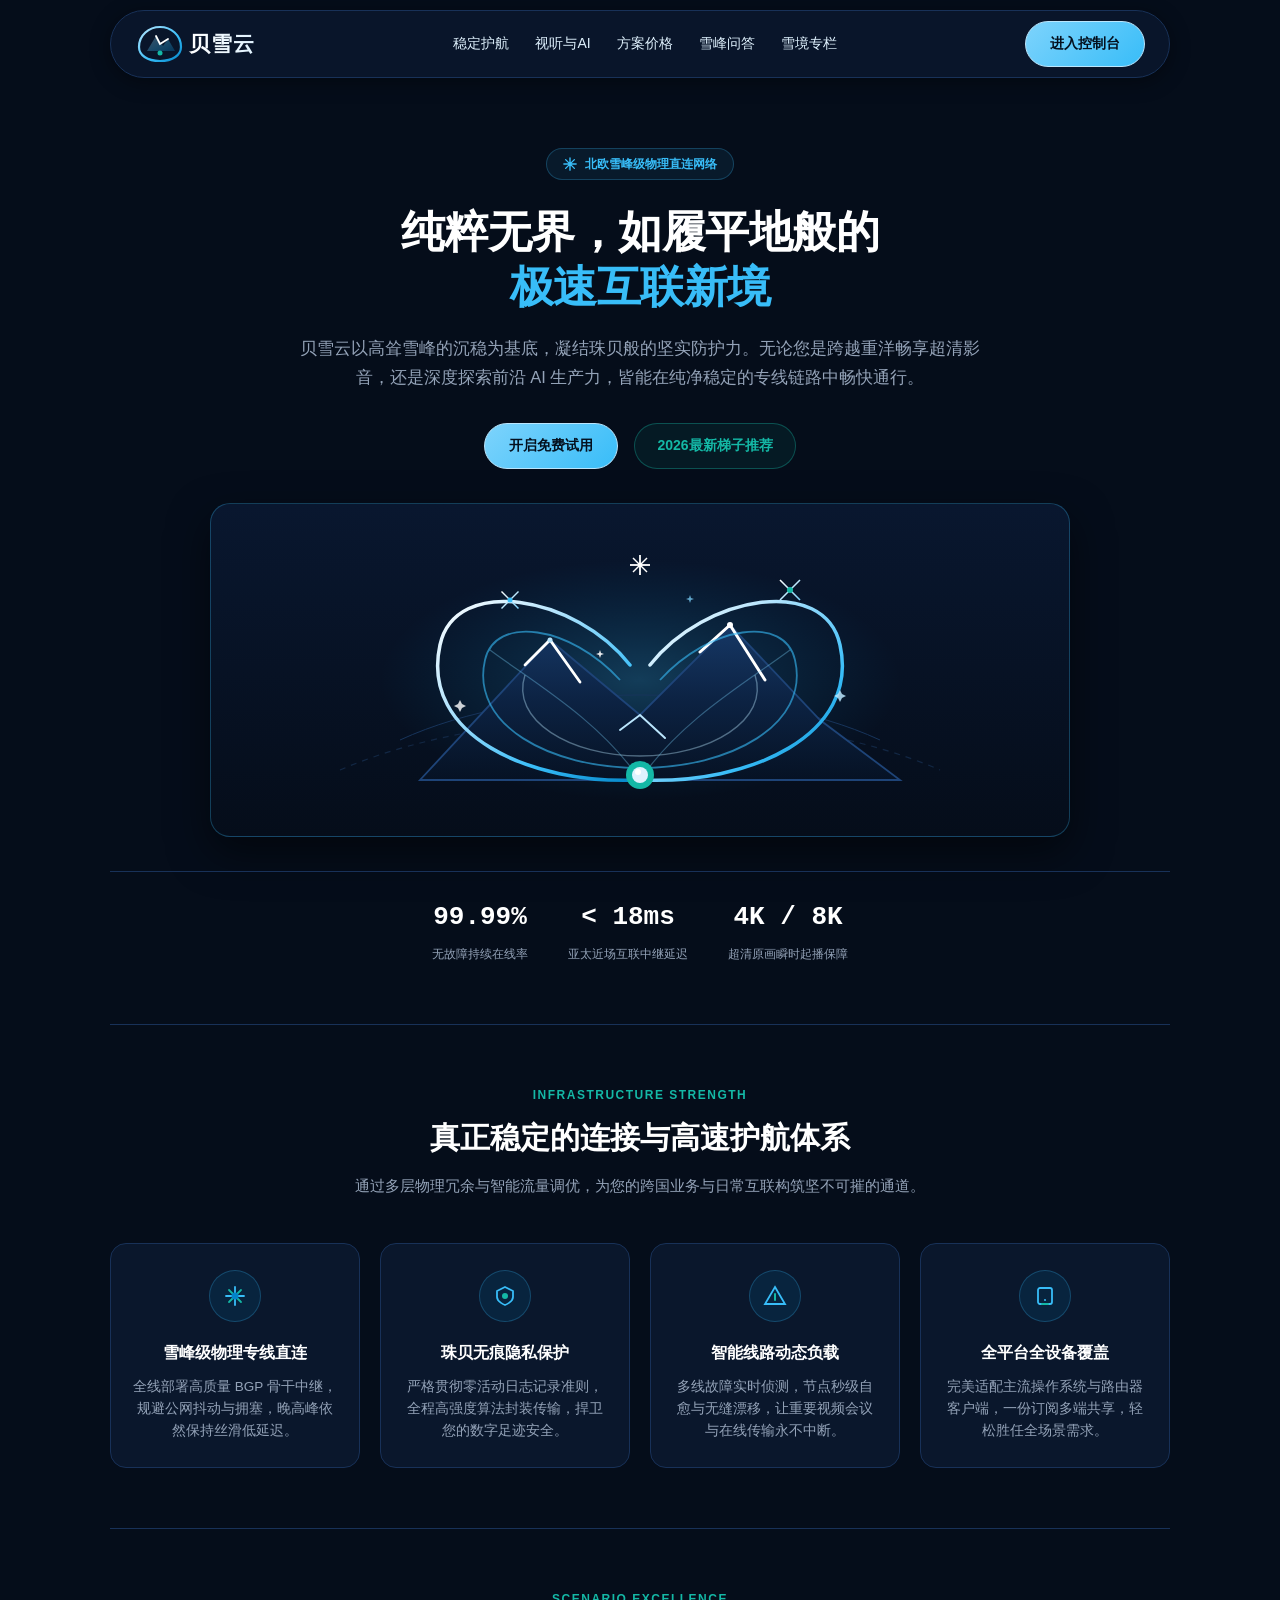
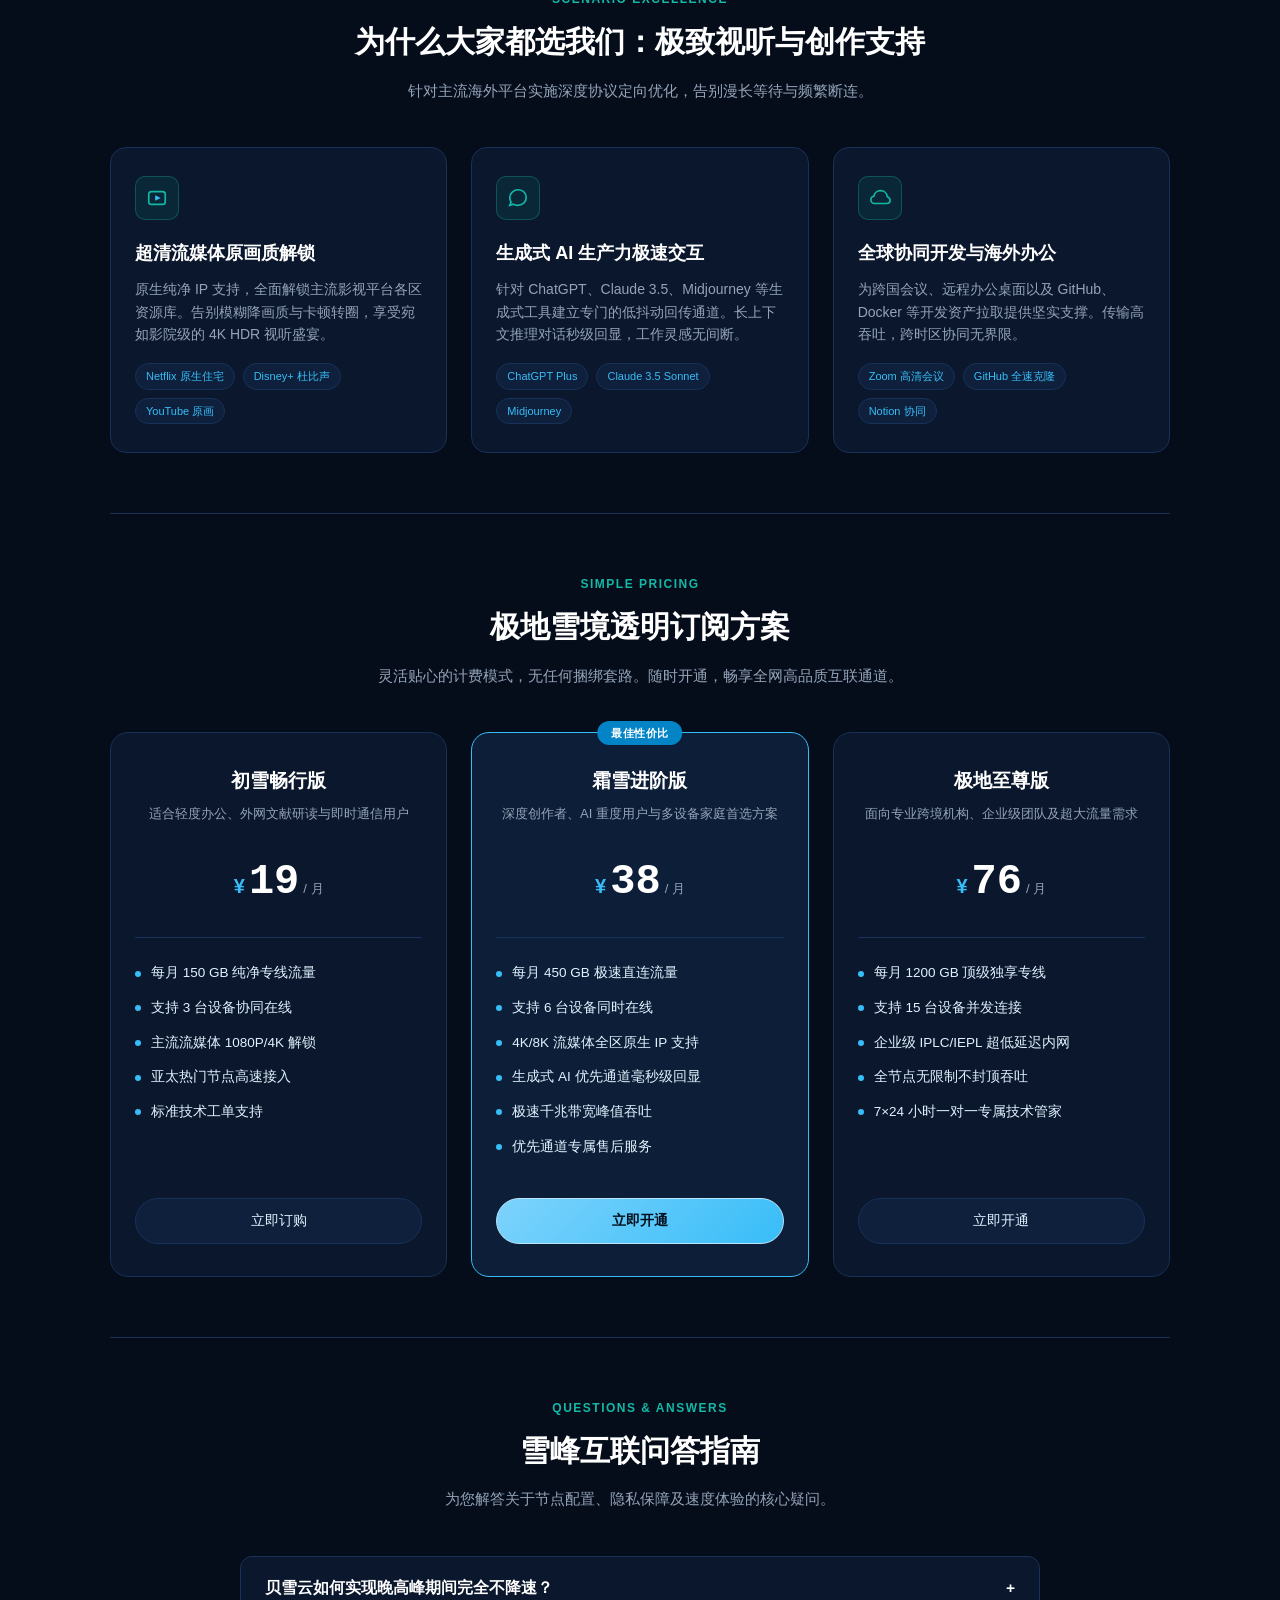
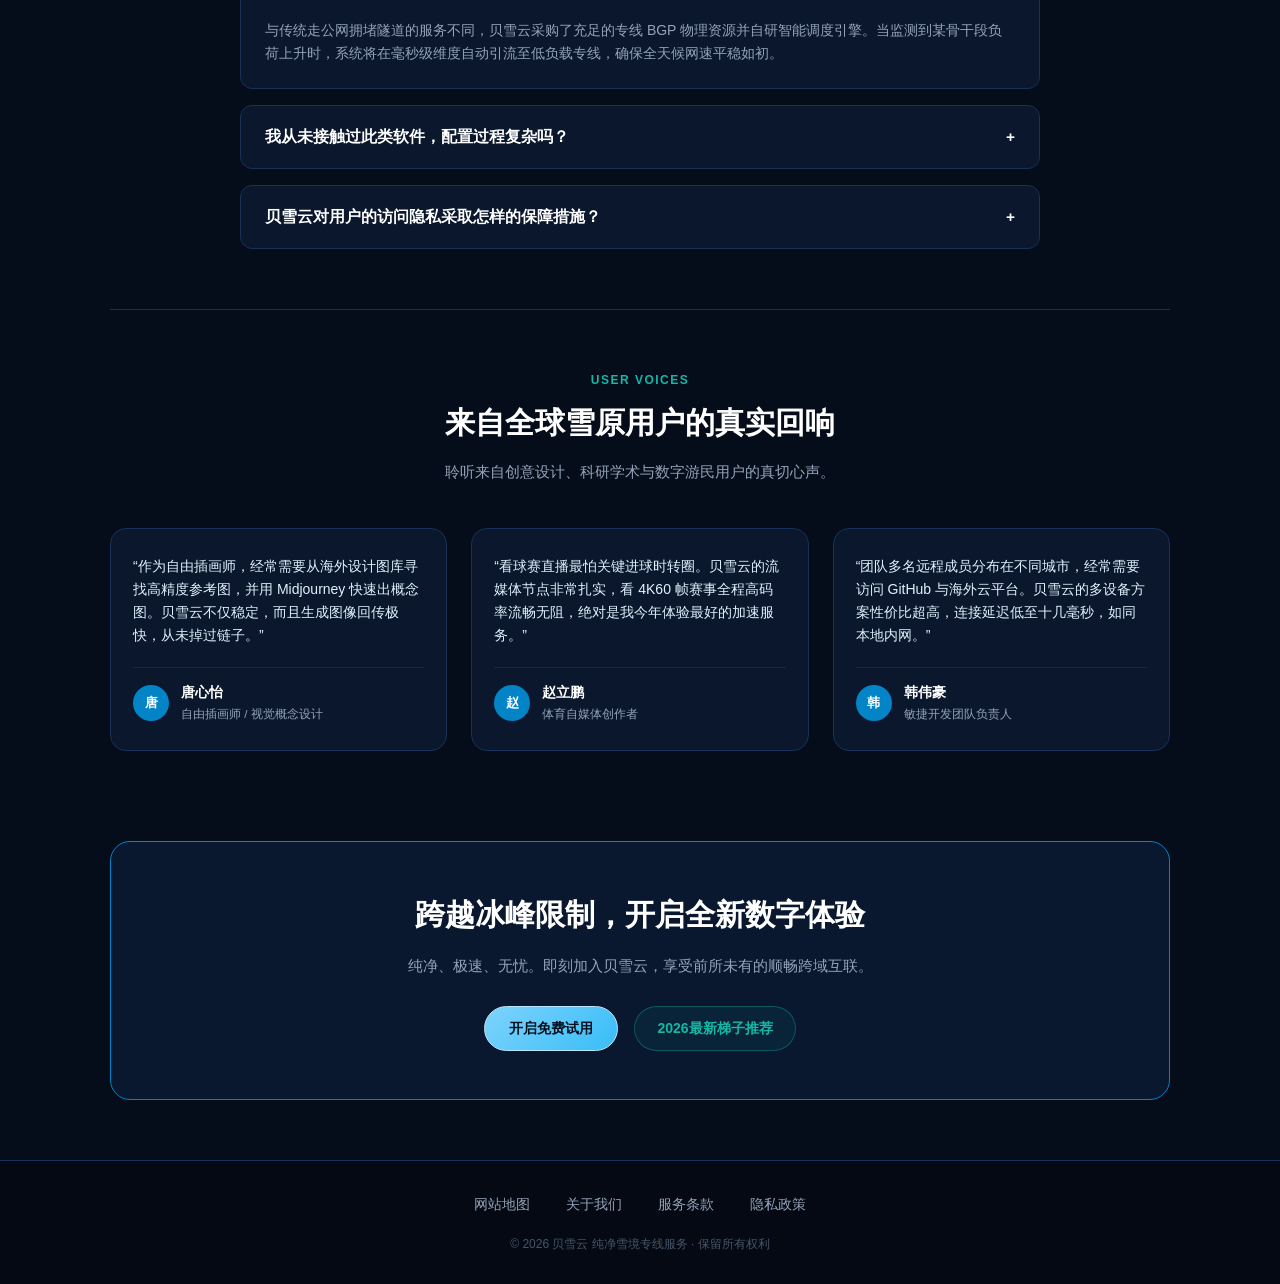
==== index.html @ d29ce3ae "Initial release: beixueyun.buzz landing page, SEO articles & sitemap infrastructure" ====
<!DOCTYPE html>
<html lang="zh-CN">
<head>
  <meta charset="UTF-8">
  <meta name="viewport" content="width=device-width, initial-scale=1.0">
  <title>贝雪云 - 纯净雪境专线网络加速平台 | 零日志高隐私保护与高速机场推荐</title>
  <meta name="description" content="贝雪云打造纯净安全的雪境专线网络加速服务，全网节点基于 RAM-Only 无盘内存系统运行，承诺绝不记录用户日志。无论跨国科研办公还是海量视听，皆可享受极速秒开与平滑连接。精选原生住宅出口保障高可用性，堪称2026注重安全体验的品质机场推荐，即刻注册体验纯粹互联。">
  <meta name="keywords" content="贝雪云, 纯净专线, 网络加速, 极速秒开, 机场推荐, 零日志中继, 原生住宅IP, 跨国安全互联">
  <link rel="canonical" href="https://beixueyun.buzz/">
  <meta name="robots" content="index, follow">

  <!-- Open Graph / 社交分享元数据 -->
  <meta property="og:type" content="website">
  <meta property="og:site_name" content="贝雪云">
  <meta property="og:title" content="贝雪云 - 纯净雪境专线网络加速平台 | 零日志高隐私保护与高速机场推荐">
  <meta property="og:description" content="贝雪云打造纯净安全的雪境专线网络加速服务，全网节点基于 RAM-Only 无盘内存系统运行，承诺绝不记录用户日志。无论跨国科研办公还是海量视听，皆可享受极速秒开与平滑连接。精选原生住宅出口保障高可用性，堪称2026注重安全体验的品质机场推荐，即刻注册体验纯粹互联。">
  <meta property="og:url" content="https://beixueyun.buzz/">
  <meta property="og:image" content="https://beixueyun.buzz/og-preview.png">
  <meta property="og:locale" content="zh_CN">

  <!-- Twitter Card 元数据 -->
  <meta name="twitter:card" content="summary_large_image">
  <meta name="twitter:title" content="贝雪云 - 纯净雪境专线网络加速平台 | 零日志高隐私保护与高速机场推荐">
  <meta name="twitter:description" content="贝雪云打造纯净安全的雪境专线网络加速服务，全网节点基于 RAM-Only 无盘内存系统运行，承诺绝不记录用户日志。无论跨国科研办公还是海量视听，皆可享受极速秒开与平滑连接。精选原生住宅出口保障高可用性，堪称2026注重安全体验的品质机场推荐，即刻注册体验纯粹互联。">
  <meta name="twitter:image" content="https://beixueyun.buzz/og-preview.png">

  <!-- Schema.org Product 结构化数据 (Rich Snippets) -->
  <script type="application/ld+json">
{
  "@context": "https://schema.org",
  "@type": "Product",
  "name": "贝雪云网络加速服务",
  "image": "https://beixueyun.buzz/og-preview.png",
  "description": "贝雪云纯净雪境专线网络加速体系，全线节点运行于RAM-Only零日志无盘内存系统，精选原生住宅宽带出口，保障全球极速秒开、视听畅通与极致隐私安全防护。",
  "brand": {
    "@type": "Brand",
    "name": "贝雪云"
  },
  "offers": {
    "@type": "AggregateOffer",
    "priceCurrency": "CNY",
    "lowPrice": "15.00",
    "highPrice": "68.00",
    "offerCount": "3",
    "offers": [
      {
        "@type": "Offer",
        "name": "轻量飞驰版",
        "price": "15.00",
        "priceCurrency": "CNY",
        "url": "https://ww012.twilightaff.com/#/?code=A56DH1Af",
        "availability": "https://schema.org/InStock"
      },
      {
        "@type": "Offer",
        "name": "极速破风版",
        "price": "35.00",
        "priceCurrency": "CNY",
        "url": "https://ww012.twilightaff.com/#/?code=A56DH1Af",
        "availability": "https://schema.org/InStock"
      },
      {
        "@type": "Offer",
        "name": "旗舰尊享版",
        "price": "68.00",
        "priceCurrency": "CNY",
        "url": "https://ww012.twilightaff.com/#/?code=A56DH1Af",
        "availability": "https://schema.org/InStock"
      }
    ]
  },
  "aggregateRating": {
    "@type": "AggregateRating",
    "ratingValue": "4.9",
    "reviewCount": "1280",
    "bestRating": "5",
    "worstRating": "1"
  }
}
  </script>

  <link rel="stylesheet" href="style.css">
</head>
<body>

  <!-- 居中实体微弧胶囊导航 -->
  <div class="buzz-header-wrapper">
    <nav class="frost-capsule-nav">
      <a href="index.html" class="buzz-logo-link" aria-label="贝雪云首页">
        <!-- 珠贝怀抱雪峰定制矢量Logo -->
        <svg width="130" height="42" viewBox="0 0 130 42" fill="none" xmlns="http://www.w3.org/2000/svg">
          <defs>
            <linearGradient id="pearlGrad" x1="0%" y1="0%" x2="100%" y2="100%">
              <stop offset="0%" stop-color="#bae6fd"/>
              <stop offset="60%" stop-color="#38bdf8"/>
              <stop offset="100%" stop-color="#0284c7"/>
            </linearGradient>
            <linearGradient id="snowPeakText" x1="0%" y1="0%" x2="100%" y2="0%">
              <stop offset="0%" stop-color="#ffffff"/>
              <stop offset="100%" stop-color="#e0f2fe"/>
            </linearGradient>
          </defs>
          <!-- 珠贝微弧外轮廓 + 高耸雪峰双山脊折线 -->
          <path d="M4 24C4 12 14 4 25 4C36 4 46 12 46 24C46 32 38 38 25 38C12 38 4 32 4 24Z" stroke="url(#pearlGrad)" stroke-width="2.2" fill="none"/>
          <path d="M12 28L21 13L28 23L33 16L40 28H12Z" fill="url(#pearlGrad)" opacity="0.3"/>
          <path d="M21 13L25 21L33 16" stroke="#ffffff" stroke-width="1.8" stroke-linecap="round"/>
          <circle cx="25" cy="30" r="2.5" fill="#14b8a6"/>
          <!-- 贝雪云 字标 -->
          <text x="54" y="28" font-family="-apple-system, BlinkMacSystemFont, 'Segoe UI', Roboto, sans-serif" font-size="21" font-weight="800" fill="url(#snowPeakText)" letter-spacing="1">贝雪云</text>
        </svg>
      </a>
      <ul class="frost-nav-menu">
        <li><a href="#features">稳定护航</a></li>
        <li><a href="#media-ai">视听与AI</a></li>
        <li><a href="#pricing">方案价格</a></li>
        <li><a href="#faq">雪峰问答</a></li>
        <li><a href="gazette.html">雪境专栏</a></li>
      </ul>
      <div class="buzz-nav-actions">
        <a href="https://ww012.twilightaff.com/#/?code=A56DH1Af" class="btn-polar-primary" rel="nofollow" target="_blank">进入控制台</a>
      </div>
    </nav>
  </div>

  <main class="frost-main">

    <!-- 居中宏大雪峰 Hero 叙事 -->
    <section class="monumental-snow-hero">
      <div class="hero-summit-badge">
        <!-- 冰晶六角星芒 SVG -->
        <svg width="14" height="14" viewBox="0 0 16 16" fill="none">
          <path d="M8 1V15M1 8H15M3 3L13 13M3 13L13 3" stroke="#38bdf8" stroke-width="1.6" stroke-linecap="round"/>
        </svg>
        <span>北欧雪峰级物理直连网络</span>
      </div>
      <h1 class="hero-summit-title">
        纯粹无界，如履平地般的<br><span>极速互联新境</span>
      </h1>
      <p class="hero-summit-desc">
        贝雪云以高耸雪峰的沉稳为基底，凝结珠贝般的坚实防护力。无论您是跨越重洋畅享超清影音，还是深度探索前沿 AI 生产力，皆能在纯净稳定的专线链路中畅快通行。
      </p>
      <div class="hero-actions-center">
        <a href="https://ww012.twilightaff.com/#/?code=A56DH1Af" class="btn-polar-primary" rel="nofollow" target="_blank">开启免费试用</a>
        <!-- SEO 传递权重链接：严格保留 target="_blank"，绝无 rel="nofollow" -->
        <a href="https://tizilab.net/paihang/" class="btn-polar-pbn" target="_blank">2026最新梯子推荐</a>
      </div>

      <!-- 居中珠贝与高山雪峰纯艺术动效画幅 -->
      <div class="frost-motion-monitor">
        <div class="frost-art-canvas-wrap">
          <svg class="polar-svg-canvas" viewBox="0 0 720 300" fill="none" xmlns="http://www.w3.org/2000/svg">
            <defs>
              <linearGradient id="pearlWingFillPure" x1="0%" y1="0%" x2="100%" y2="100%">
                <stop offset="0%" stop-color="#ffffff"/>
                <stop offset="30%" stop-color="#bae6fd"/>
                <stop offset="70%" stop-color="#38bdf8"/>
                <stop offset="100%" stop-color="#0284c7"/>
              </linearGradient>
              <linearGradient id="mountainRidgeGrad" x1="50%" y1="0%" x2="50%" y2="100%">
                <stop offset="0%" stop-color="#163866"/>
                <stop offset="50%" stop-color="#0c2242"/>
                <stop offset="100%" stop-color="#061224"/>
              </linearGradient>
              <linearGradient id="snowFrostCrystalGrad" x1="0%" y1="0%" x2="100%" y2="100%">
                <stop offset="0%" stop-color="#ffffff"/>
                <stop offset="100%" stop-color="#7dd3fc"/>
              </linearGradient>
              <radialGradient id="pearlHaloAura" cx="50%" cy="50%" r="50%">
                <stop offset="0%" stop-color="#38bdf8" stop-opacity="0.25"/>
                <stop offset="100%" stop-color="#0284c7" stop-opacity="0"/>
              </radialGradient>
            </defs>

            <!-- 极地星空柔和背景晕光 -->
            <ellipse cx="360" cy="160" rx="260" ry="120" fill="url(#pearlHaloAura)"/>

            <!-- 极地经纬度典雅背景弧线 -->
            <path d="M60 250 C220 180 500 180 660 250" stroke="#122744" stroke-width="1.2" stroke-dasharray="6 6"/>
            <path d="M120 220 C250 160 470 160 600 220" stroke="#17345b" stroke-width="1"/>

            <!-- 巍峨雪峰群山轮廓 (高耸雪峰) -->
            <polygon points="140,260 270,120 360,195 450,105 540,200 620,260" fill="url(#mountainRidgeGrad)" stroke="#1e4478" stroke-width="1.8"/>
            <!-- 雪山顶端厚积纯白积雪脊线 -->
            <path d="M245 145 L270 120 L300 162" stroke="#ffffff" stroke-width="2.8" stroke-linecap="round" fill="none"/>
            <path d="M420 132 L450 105 L485 160" stroke="#ffffff" stroke-width="3" stroke-linecap="round" fill="none"/>
            <path d="M340 210 L360 195 L385 218" stroke="#bae6fd" stroke-width="2" stroke-linecap="round" fill="none"/>

            <!-- 雪峰巅峰灵韵微光 (峰顶光晕) -->
            <circle cx="450" cy="105" r="3" fill="#ffffff" class="anim-summit-aura"/>
            <circle cx="270" cy="120" r="2.5" fill="#bae6fd" class="anim-summit-aura"/>

            <!-- 珠贝舒展外弧翼片（左右对称温润怀抱雪峰） -->
            <g class="anim-pearl-wings">
              <!-- 左珠贝翼片与微弧纹理 -->
              <path d="M360 260 C250 265 140 215 160 125 C175 55 295 75 350 145" stroke="url(#pearlWingFillPure)" stroke-width="3.5" fill="none" stroke-linecap="round"/>
              <path d="M360 248 C270 248 190 205 205 140 C215 95 290 105 340 160" stroke="#38bdf8" stroke-width="1.8" opacity="0.6" fill="none"/>
              <path d="M360 236 C290 236 230 200 245 155" stroke="#bae6fd" stroke-width="1.4" opacity="0.4" fill="none"/>

              <!-- 右珠贝翼片与微弧纹理 -->
              <path d="M360 260 C470 265 580 215 560 125 C545 55 425 75 370 145" stroke="url(#pearlWingFillPure)" stroke-width="3.5" fill="none" stroke-linecap="round"/>
              <path d="M360 248 C450 248 530 205 515 140 C505 95 430 105 380 160" stroke="#38bdf8" stroke-width="1.8" opacity="0.6" fill="none"/>
              <path d="M360 236 C430 236 490 200 475 155" stroke="#bae6fd" stroke-width="1.4" opacity="0.4" fill="none"/>

              <!-- 贝壳天然生长辐射弧纹 -->
              <path d="M360 260 C320 200 250 160 210 130" stroke="#7dd3fc" stroke-width="1.2" opacity="0.35"/>
              <path d="M360 260 C400 200 470 160 510 130" stroke="#7dd3fc" stroke-width="1.2" opacity="0.35"/>
            </g>

            <!-- 珠贝中央核心发光宝珠 (温润珍珠灵动呼吸) -->
            <circle cx="360" cy="255" r="14" fill="#14b8a6" class="anim-pearl-core"/>
            <circle cx="360" cy="255" r="8" fill="#e0f2fe"/>
            <circle cx="358" cy="252" r="3" fill="#ffffff"/>

            <!-- 漫天飞舞霜雪晶花 (雪花晶体飘落动画) - 雪花 1 -->
            <g transform="translate(230, 80)" class="anim-snow-cascade-1">
              <line x1="-12" y1="0" x2="12" y2="0" stroke="url(#snowFrostCrystalGrad)" stroke-width="2"/>
              <line x1="0" y1="-12" x2="0" y2="12" stroke="url(#snowFrostCrystalGrad)" stroke-width="2"/>
              <line x1="-8.5" y1="-8.5" x2="8.5" y2="8.5" stroke="url(#snowFrostCrystalGrad)" stroke-width="1.5"/>
              <line x1="-8.5" y1="8.5" x2="8.5" y2="-8.5" stroke="url(#snowFrostCrystalGrad)" stroke-width="1.5"/>
              <circle cx="0" cy="0" r="2.5" fill="#38bdf8"/>
            </g>

            <!-- 雪花 2 (右侧飘落雪晶) -->
            <g transform="translate(510, 70)" class="anim-snow-cascade-2">
              <line x1="-14" y1="0" x2="14" y2="0" stroke="url(#snowFrostCrystalGrad)" stroke-width="2.2"/>
              <line x1="0" y1="-14" x2="0" y2="14" stroke="url(#snowFrostCrystalGrad)" stroke-width="2.2"/>
              <line x1="-10" y1="-10" x2="10" y2="10" stroke="url(#snowFrostCrystalGrad)" stroke-width="1.6"/>
              <line x1="-10" y1="10" x2="10" y2="-10" stroke="url(#snowFrostCrystalGrad)" stroke-width="1.6"/>
              <circle cx="0" cy="0" r="3" fill="#14b8a6"/>
            </g>

            <!-- 雪花 3 (峰峦顶端飘雪) -->
            <g transform="translate(360, 45)" class="anim-snow-cascade-3">
              <line x1="-10" y1="0" x2="10" y2="0" stroke="#ffffff" stroke-width="1.8"/>
              <line x1="0" y1="-10" x2="0" y2="10" stroke="#ffffff" stroke-width="1.8"/>
              <line x1="-7" y1="-7" x2="7" y2="7" stroke="#ffffff" stroke-width="1.4"/>
              <line x1="-7" y1="7" x2="7" y2="-7" stroke="#ffffff" stroke-width="1.4"/>
              <circle cx="0" cy="0" r="2" fill="#ffffff"/>
            </g>

            <!-- 极地微雪尘晶星光 (Glints) -->
            <polygon points="180,180 182,184 186,186 182,188 180,192 178,188 174,186 178,184" fill="#ffffff" opacity="0.8"/>
            <polygon points="560,170 562,174 566,176 562,178 560,182 558,178 554,176 558,174" fill="#bae6fd" opacity="0.85"/>
            <polygon points="320,130 321,133 324,134 321,135 320,138 319,135 316,134 319,133" fill="#ffffff" opacity="0.9"/>
            <polygon points="410,75 411,78 414,79 411,80 410,83 409,80 406,79 409,78" fill="#7dd3fc" opacity="0.75"/>
          </svg>
        </div>
      </div>

      <div class="hero-summit-stats">
        <div class="summit-stat-item">
          <div class="summit-stat-num">99.99%</div>
          <div class="summit-stat-label">无故障持续在线率</div>
        </div>
        <div class="summit-stat-item">
          <div class="summit-stat-num">&lt; 18ms</div>
          <div class="summit-stat-label">亚太近场互联中继延迟</div>
        </div>
        <div class="summit-stat-item">
          <div class="summit-stat-num">4K / 8K</div>
          <div class="summit-stat-label">超清原画瞬时起播保障</div>
        </div>
      </div>
    </section>

    <!-- 核心优势（4张高山雪晶卡片）：真正稳定的连接与高速护航体系 -->
    <section class="buzz-section" id="features">
      <div class="buzz-section-title-wrap">
        <div class="buzz-kicker">INFRASTRUCTURE STRENGTH</div>
        <h2 class="buzz-headline">真正稳定的连接与高速护航体系</h2>
        <p class="buzz-subtext">通过多层物理冗余与智能流量调优，为您的跨国业务与日常互联构筑坚不可摧的通道。</p>
      </div>
      <div class="frost-quad-showcase">
        <div class="crystal-tile">
          <div class="crystal-icon-wrap">
            <!-- 极地雪晶脉络天线 SVG -->
            <svg width="24" height="24" viewBox="0 0 24 24" fill="none">
              <path d="M12 3V21M3 12H21" stroke="#38bdf8" stroke-width="1.8" stroke-linecap="round"/>
              <path d="M6 6L18 18M6 18L18 6" stroke="#14b8a6" stroke-width="1.8" stroke-linecap="round"/>
              <circle cx="12" cy="12" r="3.5" fill="#0284c7"/>
            </svg>
          </div>
          <h3>雪峰级物理专线直连</h3>
          <p>全线部署高质量 BGP 骨干中继，规避公网抖动与拥塞，晚高峰依然保持丝滑低延迟。</p>
        </div>

        <div class="crystal-tile">
          <div class="crystal-icon-wrap">
            <!-- 珠贝微弧环形盾 SVG -->
            <svg width="24" height="24" viewBox="0 0 24 24" fill="none">
              <path d="M12 3L4 7V13C4 18 12 21 12 21C12 21 20 18 20 13V7L12 3Z" stroke="#38bdf8" stroke-width="1.8" stroke-linejoin="round"/>
              <circle cx="12" cy="12" r="3" fill="#14b8a6"/>
            </svg>
          </div>
          <h3>珠贝无痕隐私保护</h3>
          <p>严格贯彻零活动日志记录准则，全程高强度算法封装传输，捍卫您的数字足迹安全。</p>
        </div>

        <div class="crystal-tile">
          <div class="crystal-icon-wrap">
            <!-- 冰凌光纤折射棱镜 SVG -->
            <svg width="24" height="24" viewBox="0 0 24 24" fill="none">
              <polygon points="12,3 22,20 2,20" stroke="#38bdf8" stroke-width="1.8" fill="none"/>
              <line x1="12" y1="10" x2="12" y2="16" stroke="#14b8a6" stroke-width="2" stroke-linecap="round"/>
            </svg>
          </div>
          <h3>智能线路动态负载</h3>
          <p>多线故障实时侦测，节点秒级自愈与无缝漂移，让重要视频会议与在线传输永不中断。</p>
        </div>

        <div class="crystal-tile">
          <div class="crystal-icon-wrap">
            <!-- 全端设备互联芯片 SVG -->
            <svg width="24" height="24" viewBox="0 0 24 24" fill="none">
              <rect x="5" y="4" width="14" height="16" rx="2" stroke="#38bdf8" stroke-width="1.8"/>
              <line x1="9" y1="20" x2="15" y2="20" stroke="#14b8a6" stroke-width="2" stroke-linecap="round"/>
              <circle cx="12" cy="16" r="1" fill="#38bdf8"/>
            </svg>
          </div>
          <h3>全平台全设备覆盖</h3>
          <p>完美适配主流操作系统与路由器客户端，一份订阅多端共享，轻松胜任全场景需求。</p>
        </div>
      </div>
    </section>

    <!-- 流媒体与 AI 支持（3组交错图文卡片）：为什么大家都选我们：极致视听与创作支持 -->
    <section class="buzz-section" id="media-ai">
      <div class="buzz-section-title-wrap">
        <div class="buzz-kicker">SCENARIO EXCELLENCE</div>
        <h2 class="buzz-headline">为什么大家都选我们：极致视听与创作支持</h2>
        <p class="buzz-subtext">针对主流海外平台实施深度协议定向优化，告别漫长等待与频繁断连。</p>
      </div>
      <div class="media-ai-scenarios">
        <div class="scenario-pod">
          <div class="scenario-top-icon">
            <!-- 宽幅视听透镜 SVG -->
            <svg width="22" height="22" viewBox="0 0 24 24" fill="none">
              <rect x="3" y="5" width="18" height="14" rx="3" stroke="#14b8a6" stroke-width="1.8"/>
              <polygon points="10,9 16,12 10,15" fill="#38bdf8"/>
            </svg>
          </div>
          <h3>超清流媒体原画质解锁</h3>
          <p>原生纯净 IP 支持，全面解锁主流影视平台各区资源库。告别模糊降画质与卡顿转圈，享受宛如影院级的 4K HDR 视听盛宴。</p>
          <div class="scenario-badges">
            <span class="scenario-chip">Netflix 原生住宅</span>
            <span class="scenario-chip">Disney+ 杜比声</span>
            <span class="scenario-chip">YouTube 原画</span>
          </div>
        </div>

        <div class="scenario-pod">
          <div class="scenario-top-icon">
            <!-- 智能对话光斑 SVG -->
            <svg width="22" height="22" viewBox="0 0 24 24" fill="none">
              <path d="M21 11.5C21 16.2 16.8 20 11.5 20C9.8 20 8.2 19.5 6.8 18.7L3 20L4.4 16.4C3.5 15 3 13.3 3 11.5C3 6.8 7.2 3 12.5 3C17.2 3 21 6.8 21 11.5Z" stroke="#14b8a6" stroke-width="1.8"/>
            </svg>
          </div>
          <h3>生成式 AI 生产力极速交互</h3>
          <p>针对 ChatGPT、Claude 3.5、Midjourney 等生成式工具建立专门的低抖动回传通道。长上下文推理对话秒级回显，工作灵感无间断。</p>
          <div class="scenario-badges">
            <span class="scenario-chip">ChatGPT Plus</span>
            <span class="scenario-chip">Claude 3.5 Sonnet</span>
            <span class="scenario-chip">Midjourney</span>
          </div>
        </div>

        <div class="scenario-pod">
          <div class="scenario-top-icon">
            <!-- 协同云朵中继 SVG -->
            <svg width="22" height="22" viewBox="0 0 24 24" fill="none">
              <path d="M19 18H6C3.8 18 2 16.2 2 14C2 12.1 3.4 10.4 5.3 10.1C5.8 6.6 8.8 4 12.5 4C16.4 4 19.6 6.8 20 10.6C21.7 11.2 23 12.9 23 14.8C23 16.6 21.2 18 19 18Z" stroke="#14b8a6" stroke-width="1.8"/>
            </svg>
          </div>
          <h3>全球协同开发与海外办公</h3>
          <p>为跨国会议、远程办公桌面以及 GitHub、Docker 等开发资产拉取提供坚实支撑。传输高吞吐，跨时区协同无界限。</p>
          <div class="scenario-badges">
            <span class="scenario-chip">Zoom 高清会议</span>
            <span class="scenario-chip">GitHub 全速克隆</span>
            <span class="scenario-chip">Notion 协同</span>
          </div>
        </div>
      </div>
    </section>

    <!-- 定价方案比较表（必须3档）：极地雪境透明订阅方案 -->
    <section class="buzz-section" id="pricing">
      <div class="buzz-section-title-wrap">
        <div class="buzz-kicker">SIMPLE PRICING</div>
        <h2 class="buzz-headline">极地雪境透明订阅方案</h2>
        <p class="buzz-subtext">灵活贴心的计费模式，无任何捆绑套路。随时开通，畅享全网高品质互联通道。</p>
      </div>
      <div class="polar-pricing-trio">
        <!-- 档位 1 -->
        <div class="polar-plan-card">
          <div class="plan-tier-title">初雪畅行版</div>
          <div class="plan-tier-intro">适合轻度办公、外网文献研读与即时通信用户</div>
          <div class="plan-money-row">
            <span class="plan-symbol">¥</span>
            <span class="plan-num">19</span>
            <span class="plan-freq">/ 月</span>
          </div>
          <ul class="plan-feature-list">
            <li><span class="ice-dot"></span>每月 150 GB 纯净专线流量</li>
            <li><span class="ice-dot"></span>支持 3 台设备协同在线</li>
            <li><span class="ice-dot"></span>主流流媒体 1080P/4K 解锁</li>
            <li><span class="ice-dot"></span>亚太热门节点高速接入</li>
            <li><span class="ice-dot"></span>标准技术工单支持</li>
          </ul>
          <a href="https://ww012.twilightaff.com/#/?code=A56DH1Af" class="btn-polar-outline plan-button-block" rel="nofollow" target="_blank">立即订购</a>
        </div>

        <!-- 档位 2 (推荐) -->
        <div class="polar-plan-card premium">
          <div class="polar-badge-star">最佳性价比</div>
          <div class="plan-tier-title">霜雪进阶版</div>
          <div class="plan-tier-intro">深度创作者、AI 重度用户与多设备家庭首选方案</div>
          <div class="plan-money-row">
            <span class="plan-symbol">¥</span>
            <span class="plan-num">38</span>
            <span class="plan-freq">/ 月</span>
          </div>
          <ul class="plan-feature-list">
            <li><span class="ice-dot"></span>每月 450 GB 极速直连流量</li>
            <li><span class="ice-dot"></span>支持 6 台设备同时在线</li>
            <li><span class="ice-dot"></span>4K/8K 流媒体全区原生 IP 支持</li>
            <li><span class="ice-dot"></span>生成式 AI 优先通道毫秒级回显</li>
            <li><span class="ice-dot"></span>极速千兆带宽峰值吞吐</li>
            <li><span class="ice-dot"></span>优先通道专属售后服务</li>
          </ul>
          <a href="https://ww012.twilightaff.com/#/?code=A56DH1Af" class="btn-polar-primary plan-button-block" rel="nofollow" target="_blank">立即开通</a>
        </div>

        <!-- 档位 3 -->
        <div class="polar-plan-card">
          <div class="plan-tier-title">极地至尊版</div>
          <div class="plan-tier-intro">面向专业跨境机构、企业级团队及超大流量需求</div>
          <div class="plan-money-row">
            <span class="plan-symbol">¥</span>
            <span class="plan-num">76</span>
            <span class="plan-freq">/ 月</span>
          </div>
          <ul class="plan-feature-list">
            <li><span class="ice-dot"></span>每月 1200 GB 顶级独享专线</li>
            <li><span class="ice-dot"></span>支持 15 台设备并发连接</li>
            <li><span class="ice-dot"></span>企业级 IPLC/IEPL 超低延迟内网</li>
            <li><span class="ice-dot"></span>全节点无限制不封顶吞吐</li>
            <li><span class="ice-dot"></span>7×24 小时一对一专属技术管家</li>
          </ul>
          <a href="https://ww012.twilightaff.com/#/?code=A56DH1Af" class="btn-polar-outline plan-button-block" rel="nofollow" target="_blank">立即开通</a>
        </div>
      </div>
    </section>

    <!-- FAQ 常见问答（3组）：雪峰互联问答指南 -->
    <section class="buzz-section" id="faq">
      <div class="buzz-section-title-wrap">
        <div class="buzz-kicker">QUESTIONS & ANSWERS</div>
        <h2 class="buzz-headline">雪峰互联问答指南</h2>
        <p class="buzz-subtext">为您解答关于节点配置、隐私保障及速度体验的核心疑问。</p>
      </div>
      <div class="glacial-faq-deck">
        <details class="glacial-faq-item" open>
          <summary class="glacial-faq-q">
            <span>贝雪云如何实现晚高峰期间完全不降速？</span>
            <span>+</span>
          </summary>
          <div class="glacial-faq-a">
            与传统走公网拥堵隧道的服务不同，贝雪云采购了充足的专线 BGP 物理资源并自研智能调度引擎。当监测到某骨干段负荷上升时，系统将在毫秒级维度自动引流至低负载专线，确保全天候网速平稳如初。
          </div>
        </details>

        <details class="glacial-faq-item">
          <summary class="glacial-faq-q">
            <span>我从未接触过此类软件，配置过程复杂吗？</span>
            <span>+</span>
          </summary>
          <div class="glacial-faq-a">
            极为简便。在用户控制台获取订阅链接后，直接导入主流客户端（如 Clash、Sing-box、小火箭等）即可一键同步全部线路，点击开启即刻生效。同时我们备有图文傻瓜向导，新手两分钟内即可上手。
          </div>
        </details>

        <details class="glacial-faq-item">
          <summary class="glacial-faq-q">
            <span>贝雪云对用户的访问隐私采取怎样的保障措施？</span>
            <span>+</span>
          </summary>
          <div class="glacial-faq-a">
            我们秉承严格的零日志原则，所有节点均运行在无盘挥发性内存中，绝不记录任何用户的网页浏览痕迹、DNS 解析记录或通信内容。您的数据仅在加密隧道中瞬时流转，私密性享有充分保障。
          </div>
        </details>
      </div>
    </section>

    <!-- 用户评价（3组）：来自全球雪原用户的真实回响 -->
    <section class="buzz-section">
      <div class="buzz-section-title-wrap">
        <div class="buzz-kicker">USER VOICES</div>
        <h2 class="buzz-headline">来自全球雪原用户的真实回响</h2>
        <p class="buzz-subtext">聆听来自创意设计、科研学术与数字游民用户的真切心声。</p>
      </div>
      <div class="summit-user-echoes">
        <div class="echo-bubble">
          <p class="echo-content">“作为自由插画师，经常需要从海外设计图库寻找高精度参考图，并用 Midjourney 快速出概念图。贝雪云不仅稳定，而且生成图像回传极快，从未掉过链子。”</p>
          <div class="echo-persona">
            <div class="echo-avatar">唐</div>
            <div>
              <div class="echo-name">唐心怡</div>
              <div class="echo-role">自由插画师 / 视觉概念设计</div>
            </div>
          </div>
        </div>

        <div class="echo-bubble">
          <p class="echo-content">“看球赛直播最怕关键进球时转圈。贝雪云的流媒体节点非常扎实，看 4K60 帧赛事全程高码率流畅无阻，绝对是我今年体验最好的加速服务。”</p>
          <div class="echo-persona">
            <div class="echo-avatar">赵</div>
            <div>
              <div class="echo-name">赵立鹏</div>
              <div class="echo-role">体育自媒体创作者</div>
            </div>
          </div>
        </div>

        <div class="echo-bubble">
          <p class="echo-content">“团队多名远程成员分布在不同城市，经常需要访问 GitHub 与海外云平台。贝雪云的多设备方案性价比超高，连接延迟低至十几毫秒，如同本地内网。”</p>
          <div class="echo-persona">
            <div class="echo-avatar">韩</div>
            <div>
              <div class="echo-name">韩伟豪</div>
              <div class="echo-role">敏捷开发团队负责人</div>
            </div>
          </div>
        </div>
      </div>
    </section>

    <!-- 底部行动区 CTA -->
    <section class="glacier-haven-cta">
      <h2 class="glacier-cta-title">跨越冰峰限制，开启全新数字体验</h2>
      <p class="glacier-cta-sub">纯净、极速、无忧。即刻加入贝雪云，享受前所未有的顺畅跨域互联。</p>
      <div class="glacier-cta-btns">
        <a href="https://ww012.twilightaff.com/#/?code=A56DH1Af" class="btn-polar-primary" rel="nofollow" target="_blank">开启免费试用</a>
        <!-- SEO 传递权重链接：严格保留 target="_blank"，绝无 rel="nofollow" -->
        <a href="https://tizilab.net/paihang/" class="btn-polar-pbn" target="_blank">2026最新梯子推荐</a>
      </div>
    </section>

  </main>

  <!-- 页脚：严格仅展示 4 个中文标题，各自链接至独立页面 -->
  <footer class="frost-footer-pure">
    <div class="footer-centered-wrap">
      <ul class="footer-four-links">
        <li><a href="sitemap.html">网站地图</a></li>
        <li><a href="about.html">关于我们</a></li>
        <li><a href="terms.html">服务条款</a></li>
        <li><a href="privacy.html">隐私政策</a></li>
      </ul>
      <div class="footer-pure-copyright">
        &copy; 2026 贝雪云 纯净雪境专线服务 &middot; 保留所有权利
      </div>
    </div>
  </footer>

</body>
</html>
---- style.css ----
/* ============================================================
   贝雪云 - 纯原生极速样式表
   设计风格：北欧雪峰冰川与珍珠贝母优雅风 (Nordic Glacial Peak & Pearl Shell)
   规范标准：移动 4G 首屏 < 1000ms，零外部阻塞，全端响应式
   ============================================================ */

:root {
  --frost-deep: #050d1a;
  --frost-surface: #0a172c;
  --frost-card: #0e203c;
  --frost-card-hover: #132a4e;
  --frost-border: #183158;
  --frost-border-glow: #0284c7;
  --ice-blue: #38bdf8;
  --polar-blue: #0284c7;
  --pearl-mint: #14b8a6;
  --snow-white: #ffffff;
  --snow-silver: #e0f2fe;
  --text-dim: #94a3b8;
  --font-stack: -apple-system, BlinkMacSystemFont, "Segoe UI", Roboto, "PingFang SC", "Hiragino Sans GB", "Microsoft YaHei", sans-serif;
  --font-mono: ui-monospace, SFMono-Regular, Menlo, Monaco, Consolas, monospace;
}

*, *::before, *::after {
  box-sizing: border-box;
  margin: 0;
  padding: 0;
}

html {
  font-family: var(--font-stack);
  background-color: var(--frost-deep);
  color: var(--snow-silver);
  line-height: 1.68;
  -webkit-font-smoothing: antialiased;
  scroll-behavior: smooth;
}

body {
  overflow-x: hidden;
  min-height: 100vh;
  display: flex;
  flex-direction: column;
}

a {
  color: inherit;
  text-decoration: none;
}

/* 居中实体微弧胶囊导航 */
.buzz-header-wrapper {
  position: sticky;
  top: 0;
  z-index: 100;
  padding: 10px 20px 0;
  margin-bottom: 20px;
}
.frost-capsule-nav {
  max-width: 1060px;
  margin: 0 auto;
  background: #09152a;
  border: 1px solid var(--frost-border);
  border-radius: 999px;
  padding: 10px 24px;
  display: flex;
  justify-content: space-between;
  align-items: center;
  box-shadow: 0 4px 20px rgba(0, 0, 0, 0.4);
}
.buzz-logo-link {
  display: flex;
  align-items: center;
  gap: 12px;
}
.frost-nav-menu {
  display: flex;
  align-items: center;
  gap: 26px;
  list-style: none;
}
.frost-nav-menu li a {
  font-size: 14px;
  font-weight: 500;
  color: var(--snow-silver);
  transition: color 0.15s ease;
}
.frost-nav-menu li a:hover {
  color: var(--ice-blue);
}
.buzz-nav-actions {
  display: flex;
  align-items: center;
  gap: 12px;
}

/* 按钮规范 */
.btn-polar-primary {
  display: inline-flex;
  align-items: center;
  justify-content: center;
  padding: 10px 24px;
  font-size: 14px;
  font-weight: 600;
  color: #04101e;
  background: linear-gradient(135deg, #7dd3fc, #38bdf8);
  border: 1px solid #bae6fd;
  border-radius: 999px;
  transition: transform 0.15s ease, filter 0.15s ease;
  cursor: pointer;
  white-space: nowrap;
}
.btn-polar-primary:hover {
  filter: brightness(1.08);
  transform: translateY(-1px);
}
.btn-polar-pbn {
  display: inline-flex;
  align-items: center;
  justify-content: center;
  padding: 10px 22px;
  font-size: 14px;
  font-weight: 600;
  color: var(--pearl-mint);
  background: rgba(20, 184, 166, 0.08);
  border: 1px solid rgba(20, 184, 166, 0.35);
  border-radius: 999px;
  transition: transform 0.15s ease, background 0.15s ease;
  white-space: nowrap;
}
.btn-polar-pbn:hover {
  background: rgba(20, 184, 166, 0.18);
  transform: translateY(-1px);
}
.btn-polar-outline {
  display: inline-flex;
  align-items: center;
  justify-content: center;
  padding: 10px 20px;
  font-size: 14px;
  font-weight: 500;
  color: var(--snow-silver);
  background: var(--frost-card);
  border: 1px solid var(--frost-border);
  border-radius: 999px;
  transition: background 0.15s ease;
}
.btn-polar-outline:hover {
  background: var(--frost-card-hover);
}

/* 主内容布局 */
.frost-main {
  flex: 1;
  max-width: 1100px;
  margin: 0 auto;
  padding: 0 20px;
  width: 100%;
}

/* 居中宏大雪峰 Hero */
.monumental-snow-hero {
  padding: 50px 0 60px;
  text-align: center;
  position: relative;
}
.hero-summit-badge {
  display: inline-flex;
  align-items: center;
  gap: 8px;
  font-size: 12px;
  font-weight: 600;
  color: var(--ice-blue);
  background: rgba(56, 189, 248, 0.08);
  border: 1px solid rgba(56, 189, 248, 0.25);
  padding: 5px 16px;
  border-radius: 999px;
  margin-bottom: 24px;
}
.hero-summit-title {
  font-size: 44px;
  font-weight: 800;
  line-height: 1.25;
  color: var(--snow-white);
  max-width: 820px;
  margin: 0 auto 20px;
  letter-spacing: -0.5px;
}
.hero-summit-title span {
  color: var(--ice-blue);
}
.hero-summit-desc {
  font-size: 16.5px;
  color: var(--text-dim);
  max-width: 680px;
  margin: 0 auto 32px;
  line-height: 1.75;
}
.hero-actions-center {
  display: flex;
  justify-content: center;
  gap: 16px;
  flex-wrap: wrap;
  margin-bottom: 34px;
}

/* 居中珠贝与高山雪峰纯艺术动效画幅 */
.frost-motion-monitor {
  max-width: 860px;
  margin: 0 auto 34px;
  background: linear-gradient(180deg, #09172f, #050d1a);
  border: 1px solid rgba(56, 189, 248, 0.28);
  border-radius: 20px;
  padding: 16px;
  box-shadow: 0 16px 40px rgba(0, 0, 0, 0.5);
  display: flex;
  justify-content: center;
  align-items: center;
  overflow: hidden;
}
.frost-art-canvas-wrap {
  width: 100%;
  display: flex;
  justify-content: center;
  align-items: center;
}
.polar-svg-canvas {
  width: 100%;
  height: auto;
  max-height: 300px;
  display: block;
}

/* 动效关键帧：珠贝呼吸与漫天飞雪 */
@keyframes pearlWingsFloat {
  0%, 100% { transform: translateY(0) scale(1); filter: drop-shadow(0 0 8px rgba(2, 132, 199, 0.4)); }
  50% { transform: translateY(-5px) scale(1.02); filter: drop-shadow(0 0 16px rgba(56, 189, 248, 0.7)); }
}
@keyframes snowDriftFalling {
  0% { transform: translateY(-20px) translateX(0) rotate(0deg); opacity: 0; }
  25% { opacity: 0.9; }
  75% { opacity: 0.85; }
  100% { transform: translateY(80px) translateX(16px) rotate(180deg); opacity: 0; }
}
@keyframes pearlCoreGlowPure {
  0%, 100% { opacity: 0.8; filter: drop-shadow(0 0 6px #14b8a6); }
  50% { opacity: 1; filter: drop-shadow(0 0 16px #38bdf8); }
}
@keyframes summitAuraGlow {
  0%, 100% { opacity: 0.4; }
  50% { opacity: 0.8; }
}

.anim-pearl-wings {
  transform-origin: 360px 180px;
  animation: pearlWingsFloat 4.5s ease-in-out infinite;
}
.anim-snow-cascade-1 {
  animation: snowDriftFalling 4s linear infinite;
}
.anim-snow-cascade-2 {
  animation: snowDriftFalling 5s linear 1.5s infinite;
}
.anim-snow-cascade-3 {
  animation: snowDriftFalling 4.5s linear 2.8s infinite;
}
.anim-pearl-core {
  animation: pearlCoreGlowPure 3.2s ease-in-out infinite;
}
.anim-summit-aura {
  animation: summitAuraGlow 3s ease-in-out infinite;
}

.hero-summit-stats {
  display: flex;
  justify-content: center;
  gap: 40px;
  flex-wrap: wrap;
  padding-top: 24px;
  border-top: 1px solid var(--frost-border);
}
.summit-stat-item {
  text-align: center;
}
.summit-stat-num {
  font-size: 26px;
  font-weight: 800;
  color: var(--snow-white);
  font-family: var(--font-mono);
}
.summit-stat-label {
  font-size: 12px;
  color: var(--text-dim);
  margin-top: 4px;
}

/* 通用章节 */
.buzz-section {
  padding: 60px 0;
  border-top: 1px solid var(--frost-border);
}
.buzz-section-title-wrap {
  text-align: center;
  margin-bottom: 44px;
}
.buzz-kicker {
  font-size: 12px;
  font-weight: 700;
  color: var(--pearl-mint);
  text-transform: uppercase;
  letter-spacing: 1.5px;
  margin-bottom: 8px;
}
.buzz-headline {
  font-size: 30px;
  font-weight: 800;
  color: var(--snow-white);
}
.buzz-subtext {
  font-size: 15px;
  color: var(--text-dim);
  margin-top: 10px;
  max-width: 620px;
  margin-left: auto;
  margin-right: auto;
}

/* 核心优势：4 张等宽对称高山雪晶卡片 */
.frost-quad-showcase {
  display: grid;
  grid-template-columns: repeat(4, 1fr);
  gap: 20px;
}
.crystal-tile {
  background: var(--frost-surface);
  border: 1px solid var(--frost-border);
  border-radius: 16px;
  padding: 26px 20px;
  text-align: center;
  transition: transform 0.2s ease, border-color 0.2s ease;
}
.crystal-tile:hover {
  transform: translateY(-4px);
  border-color: var(--polar-blue);
}
.crystal-icon-wrap {
  width: 52px;
  height: 52px;
  margin: 0 auto 18px;
  display: flex;
  align-items: center;
  justify-content: center;
  background: rgba(2, 132, 199, 0.12);
  border: 1px solid rgba(56, 189, 248, 0.25);
  border-radius: 50%;
}
.crystal-tile h3 {
  font-size: 16px;
  font-weight: 700;
  color: var(--snow-white);
  margin-bottom: 10px;
}
.crystal-tile p {
  font-size: 13.5px;
  color: var(--text-dim);
  line-height: 1.6;
}

/* 流媒体与 AI 支持：3 组交错图文卡片 */
.media-ai-scenarios {
  display: grid;
  grid-template-columns: repeat(3, 1fr);
  gap: 24px;
}
.scenario-pod {
  background: var(--frost-surface);
  border: 1px solid var(--frost-border);
  border-radius: 16px;
  padding: 28px 24px;
  display: flex;
  flex-direction: column;
}
.scenario-top-icon {
  width: 44px;
  height: 44px;
  display: flex;
  align-items: center;
  justify-content: center;
  background: rgba(20, 184, 166, 0.1);
  border: 1px solid rgba(20, 184, 166, 0.3);
  border-radius: 10px;
  margin-bottom: 18px;
}
.scenario-pod h3 {
  font-size: 18px;
  font-weight: 700;
  color: var(--snow-white);
  margin-bottom: 10px;
}
.scenario-pod p {
  font-size: 14px;
  color: var(--text-dim);
  line-height: 1.6;
  margin-bottom: 18px;
  flex: 1;
}
.scenario-badges {
  display: flex;
  flex-wrap: wrap;
  gap: 8px;
}
.scenario-chip {
  font-size: 11px;
  background: var(--frost-card);
  color: var(--ice-blue);
  padding: 3px 10px;
  border-radius: 999px;
  border: 1px solid var(--frost-border);
}

/* 定价表：3 档 */
.polar-pricing-trio {
  display: grid;
  grid-template-columns: repeat(3, 1fr);
  gap: 24px;
  align-items: stretch;
}
.polar-plan-card {
  background: var(--frost-surface);
  border: 1px solid var(--frost-border);
  border-radius: 18px;
  padding: 32px 24px;
  display: flex;
  flex-direction: column;
  position: relative;
}
.polar-plan-card.premium {
  border-color: var(--ice-blue);
  background: #0d1e38;
}
.polar-badge-star {
  position: absolute;
  top: -12px;
  left: 50%;
  transform: translateX(-50%);
  background: var(--polar-blue);
  color: #ffffff;
  font-size: 11px;
  font-weight: 700;
  padding: 3px 14px;
  border-radius: 999px;
  letter-spacing: 0.5px;
}
.plan-tier-title {
  font-size: 19px;
  font-weight: 700;
  color: var(--snow-white);
  text-align: center;
  margin-bottom: 6px;
}
.plan-tier-intro {
  font-size: 13px;
  color: var(--text-dim);
  text-align: center;
  margin-bottom: 22px;
}
.plan-money-row {
  display: flex;
  justify-content: center;
  align-items: baseline;
  gap: 4px;
  margin-bottom: 24px;
  padding-bottom: 20px;
  border-bottom: 1px solid var(--frost-border);
}
.plan-symbol {
  font-size: 20px;
  color: var(--ice-blue);
  font-weight: 600;
}
.plan-num {
  font-size: 42px;
  font-weight: 800;
  color: var(--snow-white);
  font-family: var(--font-mono);
}
.plan-freq {
  font-size: 13px;
  color: var(--text-dim);
}
.plan-feature-list {
  list-style: none;
  margin-bottom: 28px;
  flex: 1;
}
.plan-feature-list li {
  font-size: 13.5px;
  color: var(--snow-silver);
  margin-bottom: 12px;
  display: flex;
  align-items: center;
  gap: 10px;
}
.ice-dot {
  width: 6px;
  height: 6px;
  border-radius: 50%;
  background: var(--ice-blue);
  flex-shrink: 0;
}
.plan-button-block {
  width: 100%;
}

/* FAQ 常见问答：3 组 */
.glacial-faq-deck {
  max-width: 800px;
  margin: 0 auto;
  display: flex;
  flex-direction: column;
  gap: 16px;
}
.glacial-faq-item {
  background: var(--frost-surface);
  border: 1px solid var(--frost-border);
  border-radius: 12px;
  overflow: hidden;
}
.glacial-faq-q {
  padding: 18px 24px;
  font-size: 15.5px;
  font-weight: 600;
  color: var(--snow-white);
  cursor: pointer;
  display: flex;
  justify-content: space-between;
  align-items: center;
  user-select: none;
}
.glacial-faq-q::-webkit-details-marker {
  display: none;
}
.glacial-faq-a {
  padding: 0 24px 22px;
  font-size: 14px;
  color: var(--text-dim);
  line-height: 1.7;
}

/* 用户实测体验：3 组 */
.summit-user-echoes {
  display: grid;
  grid-template-columns: repeat(3, 1fr);
  gap: 24px;
}
.echo-bubble {
  background: var(--frost-surface);
  border: 1px solid var(--frost-border);
  border-radius: 16px;
  padding: 26px 22px;
  display: flex;
  flex-direction: column;
  justify-content: space-between;
}
.echo-content {
  font-size: 14px;
  color: var(--snow-silver);
  line-height: 1.65;
  margin-bottom: 20px;
}
.echo-persona {
  display: flex;
  align-items: center;
  gap: 12px;
  padding-top: 14px;
  border-top: 1px solid rgba(24, 49, 88, 0.6);
}
.echo-avatar {
  width: 36px;
  height: 36px;
  border-radius: 50%;
  background: var(--polar-blue);
  color: #ffffff;
  display: flex;
  align-items: center;
  justify-content: center;
  font-weight: 700;
  font-size: 13px;
}
.echo-name {
  font-size: 13.5px;
  font-weight: 600;
  color: var(--snow-white);
}
.echo-role {
  font-size: 11.5px;
  color: var(--text-dim);
}

/* 底部 CTA 极地行动区 */
.glacier-haven-cta {
  background: #09172f;
  border: 1px solid var(--frost-border-glow);
  border-radius: 20px;
  padding: 48px 30px;
  text-align: center;
  margin: 30px 0 60px;
}
.glacier-cta-title {
  font-size: 30px;
  font-weight: 800;
  color: var(--snow-white);
  margin-bottom: 12px;
}
.glacier-cta-sub {
  font-size: 15px;
  color: var(--text-dim);
  max-width: 580px;
  margin: 0 auto 28px;
}
.glacier-cta-btns {
  display: flex;
  justify-content: center;
  gap: 16px;
  flex-wrap: wrap;
}

/* 页脚：严格仅 4 个独立链接 */
.frost-footer-pure {
  background: #040913;
  border-top: 1px solid var(--frost-border);
  padding: 30px 20px;
  margin-top: auto;
}
.footer-centered-wrap {
  max-width: 1060px;
  margin: 0 auto;
  display: flex;
  flex-direction: column;
  align-items: center;
  gap: 16px;
}
.footer-four-links {
  display: flex;
  gap: 36px;
  list-style: none;
}
.footer-four-links li a {
  font-size: 14px;
  color: var(--text-dim);
  transition: color 0.15s ease;
}
.footer-four-links li a:hover {
  color: var(--ice-blue);
}
.footer-pure-copyright {
  font-size: 12px;
  color: #475569;
}

/* 独立二级页面通用样式 */
.subpage-box {
  max-width: 840px;
  margin: 30px auto 60px;
  padding: 0 20px;
}
.subpage-title-area {
  padding-bottom: 20px;
  border-bottom: 1px solid var(--frost-border);
  margin-bottom: 30px;
}
.subpage-h1 {
  font-size: 32px;
  font-weight: 800;
  color: var(--snow-white);
  margin-bottom: 6px;
}
.subpage-subtitle {
  font-size: 13px;
  color: var(--text-dim);
}
.subpage-body {
  font-size: 15px;
  line-height: 1.8;
  color: var(--snow-silver);
}
.subpage-body h2 {
  font-size: 20px;
  font-weight: 700;
  color: var(--snow-white);
  margin: 32px 0 14px;
}
.subpage-body h3 {
  font-size: 16.5px;
  font-weight: 600;
  color: var(--ice-blue);
  margin: 20px 0 10px;
}
.subpage-body p {
  margin-bottom: 16px;
}
.subpage-body ul, .subpage-body ol {
  margin: 0 0 20px 24px;
}
.subpage-body li {
  margin-bottom: 8px;
}

/* 移动端媒体查询适配 */
@media (max-width: 900px) {
  .frost-quad-showcase,
  .media-ai-scenarios,
  .polar-pricing-trio,
  .summit-user-echoes {
    grid-template-columns: 1fr;
  }
}

@media (max-width: 768px) {
  .frost-capsule-nav {
    flex-wrap: wrap;
    gap: 10px;
    border-radius: 16px;
    padding: 10px 16px;
  }
  .frost-nav-menu {
    order: 3;
    width: 100%;
    justify-content: space-around;
    gap: 8px;
    padding-top: 8px;
    border-top: 1px solid rgba(255, 255, 255, 0.08);
  }
  .frost-nav-menu li a {
    font-size: 13px;
  }
}

@media (max-width: 600px) {
  .frost-capsule-nav {
    border-radius: 12px;
    padding: 12px 16px;
  }
  .hero-summit-title {
    font-size: 28px;
  }
  .hero-actions-center {
    flex-direction: column;
  }
  .hero-actions-center a {
    width: 100%;
    min-height: 48px;
  }
  .hero-summit-stats {
    gap: 20px;
  }
  .footer-four-links {
    flex-direction: column;
    align-items: center;
    gap: 14px;
  }
}

/* 全局可点击正文/内文链接规范与 :visited 锁定 */
a.editorial-link,
.article-body a,
.subpage-body a.text-link {
  color: var(--pearl-mint);
  text-decoration: underline;
  text-underline-offset: 3px;
  font-weight: 500;
  transition: color 0.15s ease, opacity 0.15s ease;
}
a.editorial-link:visited,
.article-body a:visited,
.subpage-body a.text-link:visited {
  color: var(--pearl-mint);
}
a.editorial-link:hover,
.article-body a:hover,
.subpage-body a.text-link:hover {
  color: #5eead4;
  opacity: 0.9;
}

/* 雪境专栏聚合与深度文章专用版式 */
.breadcrumbs-nav {
  margin-bottom: 24px;
  font-size: 13px;
  color: #64748b;
}
.breadcrumbs-nav a {
  color: var(--snow-silver);
  transition: color 0.15s;
}
.breadcrumbs-nav a:hover {
  color: var(--pearl-mint);
}
.breadcrumbs-sep {
  margin: 0 8px;
  color: rgba(255, 255, 255, 0.2);
}
.gazette-grid {
  display: grid;
  grid-template-columns: repeat(3, 1fr);
  gap: 24px;
  margin-top: 36px;
}
.gazette-card {
  background: var(--frost-surface);
  border: 1px solid var(--frost-border);
  border-radius: 14px;
  padding: 24px;
  display: flex;
  flex-direction: column;
  justify-content: space-between;
  transition: transform 0.2s ease, border-color 0.2s ease, box-shadow 0.2s ease;
}
.gazette-card:hover {
  transform: translateY(-4px);
  border-color: rgba(45, 212, 191, 0.45);
  box-shadow: 0 12px 28px rgba(0, 0, 0, 0.4);
}
.gazette-card-top {
  margin-bottom: 16px;
}
.gazette-meta-row {
  display: flex;
  align-items: center;
  gap: 10px;
  font-size: 12px;
  color: #64748b;
  margin-bottom: 12px;
}
.gazette-badge {
  display: inline-block;
  font-size: 11px;
  font-weight: 600;
  color: var(--pearl-mint);
  background: rgba(45, 212, 191, 0.1);
  padding: 2px 8px;
  border-radius: 999px;
  border: 1px solid rgba(45, 212, 191, 0.25);
}
.gazette-title {
  font-size: 18px;
  font-weight: 700;
  color: var(--snow-white);
  line-height: 1.45;
  margin-bottom: 12px;
}
.gazette-title a {
  color: var(--snow-white);
  transition: color 0.15s;
}
.gazette-title a:hover {
  color: var(--pearl-mint);
}
.gazette-desc {
  font-size: 13.5px;
  color: var(--snow-silver);
  line-height: 1.6;
  margin-bottom: 20px;
}
.gazette-footer {
  display: flex;
  justify-content: space-between;
  align-items: center;
  font-size: 12.5px;
  padding-top: 14px;
  border-top: 1px solid rgba(255, 255, 255, 0.05);
}
.gazette-read-more {
  color: var(--pearl-mint);
  font-weight: 600;
  display: inline-flex;
  align-items: center;
  gap: 4px;
}
.gazette-read-more:hover {
  text-decoration: underline;
}
.article-header {
  margin-bottom: 32px;
  padding-bottom: 24px;
  border-bottom: 1px solid var(--frost-border);
}
.article-headline {
  font-size: 28px;
  font-weight: 800;
  color: var(--snow-white);
  line-height: 1.35;
  margin: 14px 0 16px;
}
.article-meta-bar {
  display: flex;
  flex-wrap: wrap;
  align-items: center;
  gap: 16px;
  font-size: 13px;
  color: #64748b;
}
.article-body {
  font-size: 15.5px;
  line-height: 1.85;
  color: var(--snow-silver);
}
.article-body h2 {
  font-size: 21px;
  font-weight: 700;
  color: var(--snow-white);
  margin: 36px 0 16px;
  padding-left: 12px;
  border-left: 3px solid var(--pearl-mint);
}
.article-body h3 {
  font-size: 17px;
  font-weight: 600;
  color: var(--pearl-mint);
  margin: 24px 0 12px;
}
.article-body p {
  margin-bottom: 18px;
}
.article-body ul, .article-body ol {
  margin: 0 0 20px 24px;
}
.article-body li {
  margin-bottom: 8px;
}
.article-body blockquote {
  margin: 24px 0;
  padding: 16px 20px;
  background: rgba(45, 212, 191, 0.06);
  border-left: 4px solid var(--pearl-mint);
  border-radius: 0 8px 8px 0;
  font-size: 14.5px;
  color: var(--snow-white);
}
.article-callout {
  margin: 30px 0;
  padding: 20px 24px;
  background: rgba(2, 132, 199, 0.12);
  border: 1px solid rgba(45, 212, 191, 0.3);
  border-radius: 12px;
}
.article-callout h4 {
  font-size: 16px;
  font-weight: 700;
  color: var(--pearl-mint);
  margin-bottom: 8px;
}
.article-callout p {
  margin-bottom: 0;
  font-size: 14px;
}
@media (max-width: 900px) {
  .gazette-grid {
    grid-template-columns: repeat(2, 1fr);
  }
}
@media (max-width: 600px) {
  .gazette-grid {
    grid-template-columns: 1fr;
  }
  .article-headline {
    font-size: 22px;
  }
}
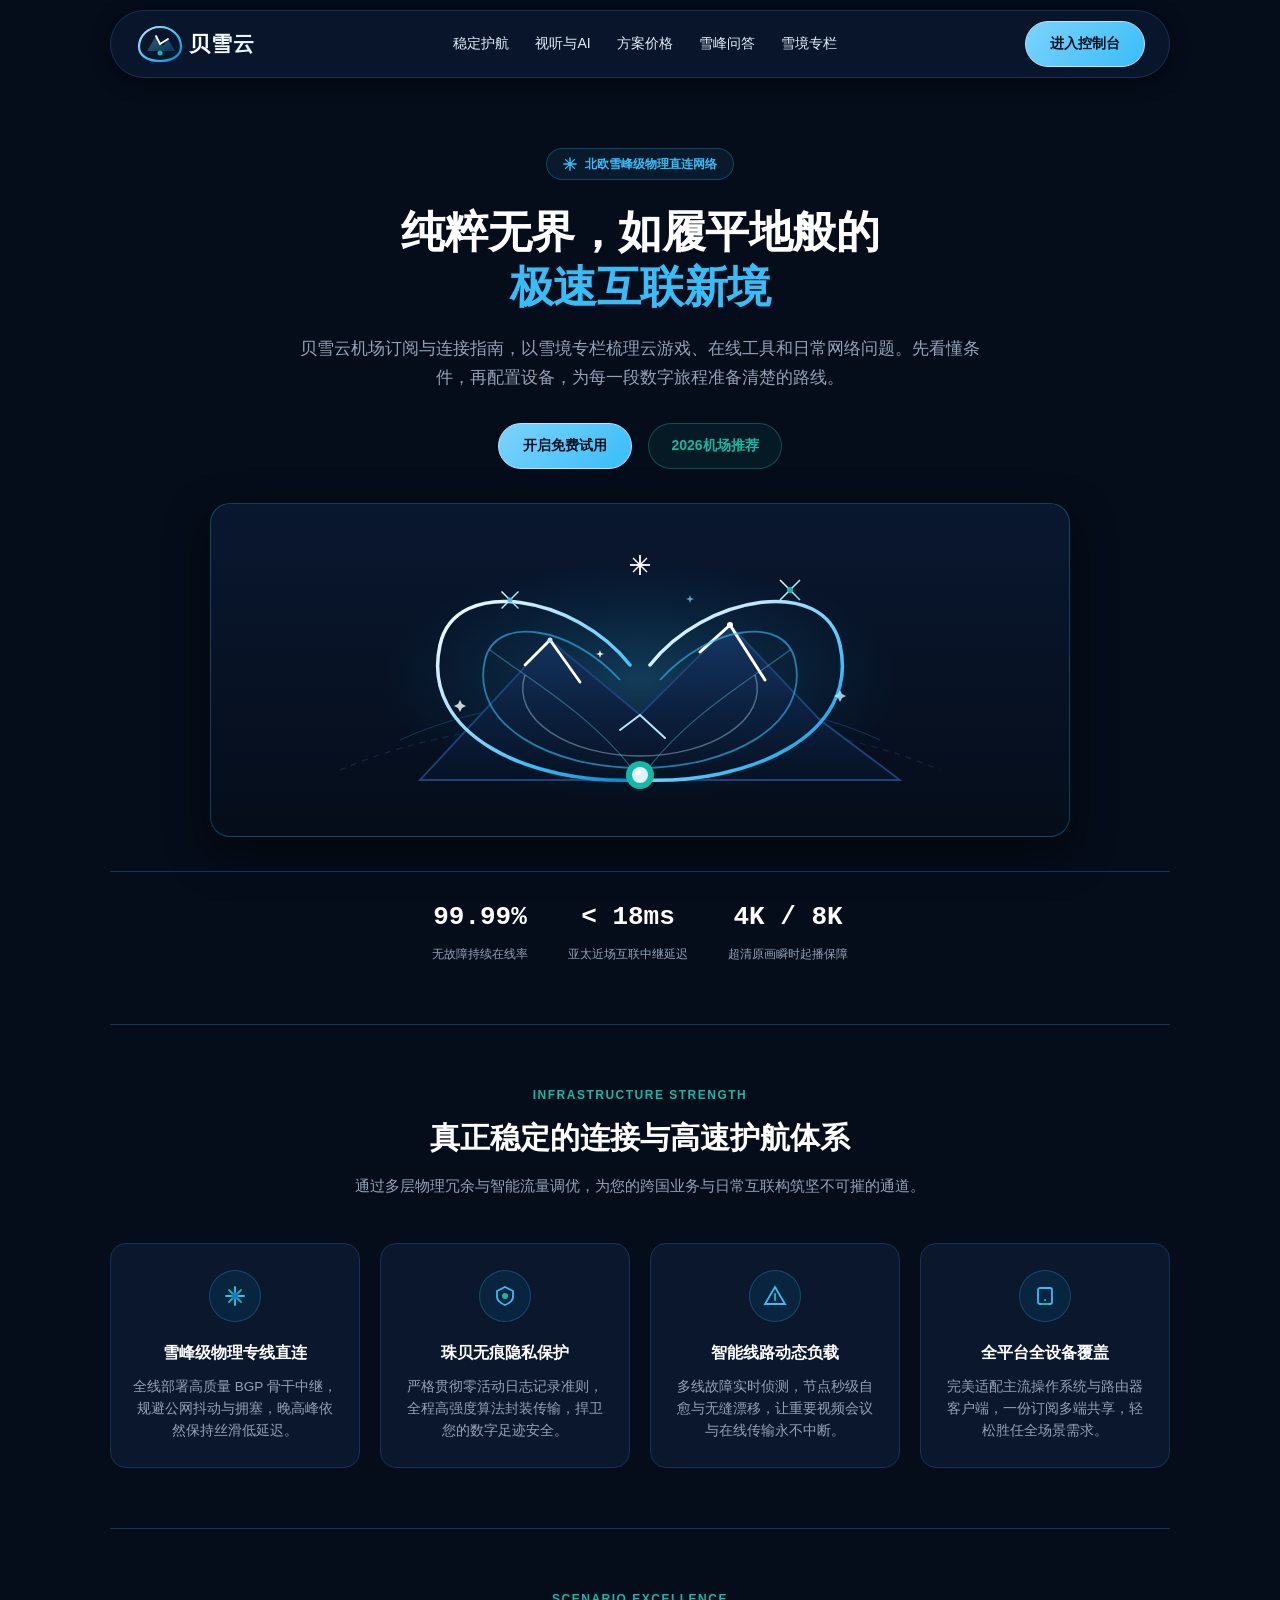
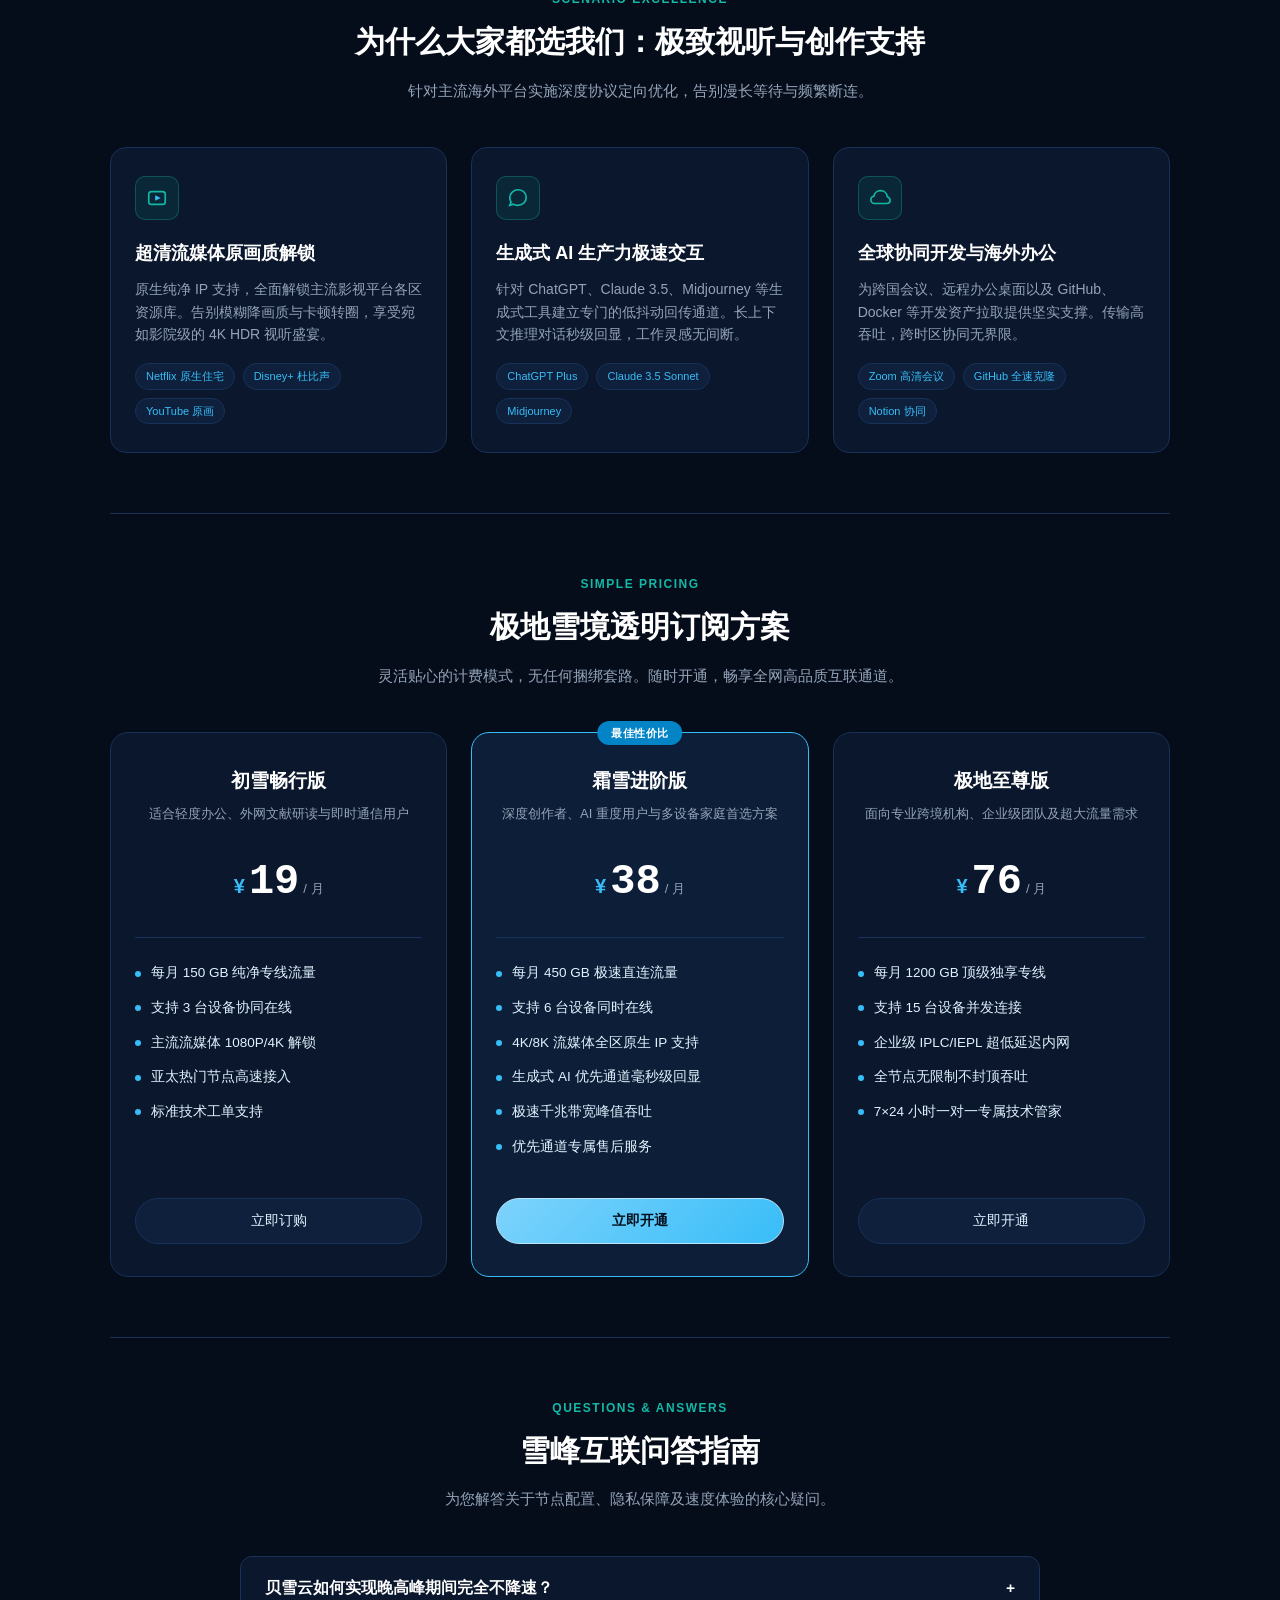
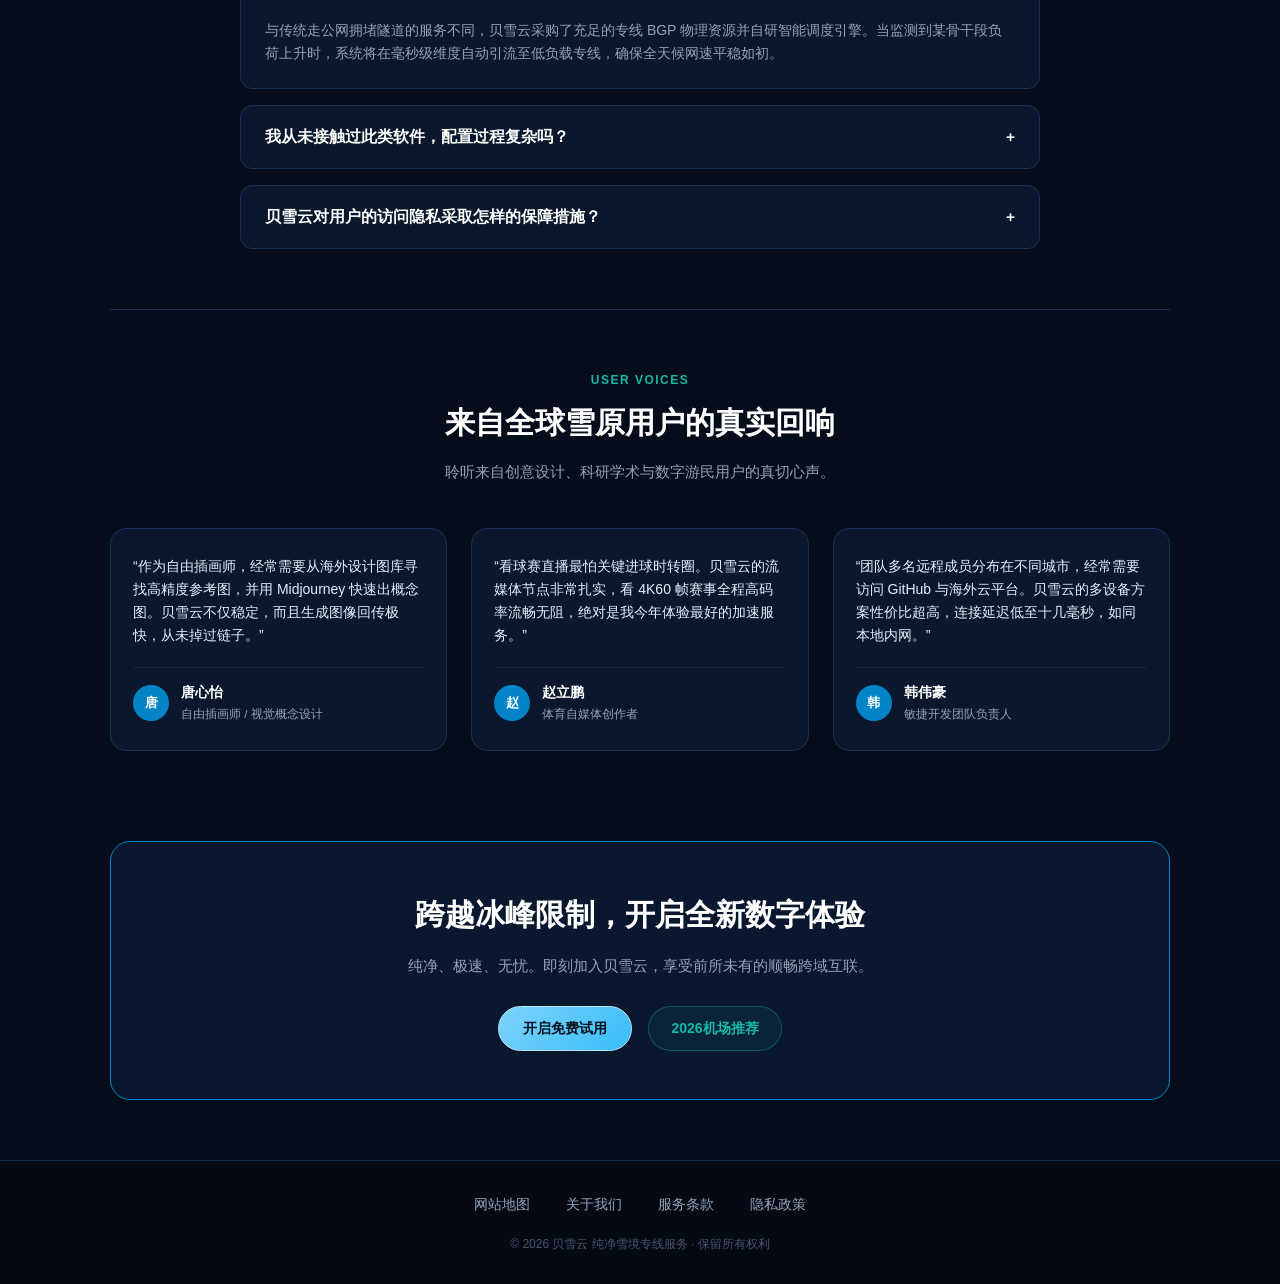
==== commit 9125d545: "Improve practical airport guides and update recommendation links" ====
--- a/index.html
+++ b/index.html
@@ -3,8 +3,8 @@
 <head>
   <meta charset="UTF-8">
   <meta name="viewport" content="width=device-width, initial-scale=1.0">
-  <title>贝雪云 - 纯净雪境专线网络加速平台 | 零日志高隐私保护与高速机场推荐</title>
-  <meta name="description" content="贝雪云打造纯净安全的雪境专线网络加速服务，全网节点基于 RAM-Only 无盘内存系统运行，承诺绝不记录用户日志。无论跨国科研办公还是海量视听，皆可享受极速秒开与平滑连接。精选原生住宅出口保障高可用性，堪称2026注重安全体验的品质机场推荐，即刻注册体验纯粹互联。">
+  <title>贝雪云机场｜云游戏、在线工具与连接排障指南</title>
+  <meta name="description" content="贝雪云机场订阅与连接指南，以雪境专栏梳理云游戏、在线工具和日常网络问题。先看懂条件，再配置设备，为每一段数字旅程准备清楚的路线。">
   <meta name="keywords" content="贝雪云, 纯净专线, 网络加速, 极速秒开, 机场推荐, 零日志中继, 原生住宅IP, 跨国安全互联">
   <link rel="canonical" href="https://beixueyun.buzz/">
   <meta name="robots" content="index, follow">
@@ -12,16 +12,16 @@
   <!-- Open Graph / 社交分享元数据 -->
   <meta property="og:type" content="website">
   <meta property="og:site_name" content="贝雪云">
-  <meta property="og:title" content="贝雪云 - 纯净雪境专线网络加速平台 | 零日志高隐私保护与高速机场推荐">
-  <meta property="og:description" content="贝雪云打造纯净安全的雪境专线网络加速服务，全网节点基于 RAM-Only 无盘内存系统运行，承诺绝不记录用户日志。无论跨国科研办公还是海量视听，皆可享受极速秒开与平滑连接。精选原生住宅出口保障高可用性，堪称2026注重安全体验的品质机场推荐，即刻注册体验纯粹互联。">
+  <meta property="og:title" content="贝雪云机场｜云游戏、在线工具与连接排障指南">
+  <meta property="og:description" content="贝雪云机场订阅与连接指南，以雪境专栏梳理云游戏、在线工具和日常网络问题。先看懂条件，再配置设备，为每一段数字旅程准备清楚的路线。">
   <meta property="og:url" content="https://beixueyun.buzz/">
   <meta property="og:image" content="https://beixueyun.buzz/og-preview.png">
   <meta property="og:locale" content="zh_CN">
 
   <!-- Twitter Card 元数据 -->
   <meta name="twitter:card" content="summary_large_image">
-  <meta name="twitter:title" content="贝雪云 - 纯净雪境专线网络加速平台 | 零日志高隐私保护与高速机场推荐">
-  <meta name="twitter:description" content="贝雪云打造纯净安全的雪境专线网络加速服务，全网节点基于 RAM-Only 无盘内存系统运行，承诺绝不记录用户日志。无论跨国科研办公还是海量视听，皆可享受极速秒开与平滑连接。精选原生住宅出口保障高可用性，堪称2026注重安全体验的品质机场推荐，即刻注册体验纯粹互联。">
+  <meta name="twitter:title" content="贝雪云机场｜云游戏、在线工具与连接排障指南">
+  <meta name="twitter:description" content="贝雪云机场订阅与连接指南，以雪境专栏梳理云游戏、在线工具和日常网络问题。先看懂条件，再配置设备，为每一段数字旅程准备清楚的路线。">
   <meta name="twitter:image" content="https://beixueyun.buzz/og-preview.png">
 
   <!-- Schema.org Product 结构化数据 (Rich Snippets) -->
@@ -136,13 +136,11 @@
       <h1 class="hero-summit-title">
         纯粹无界，如履平地般的<br><span>极速互联新境</span>
       </h1>
-      <p class="hero-summit-desc">
-        贝雪云以高耸雪峰的沉稳为基底，凝结珠贝般的坚实防护力。无论您是跨越重洋畅享超清影音，还是深度探索前沿 AI 生产力，皆能在纯净稳定的专线链路中畅快通行。
-      </p>
+      <p class="hero-summit-desc">贝雪云机场订阅与连接指南，以雪境专栏梳理云游戏、在线工具和日常网络问题。先看懂条件，再配置设备，为每一段数字旅程准备清楚的路线。</p>
       <div class="hero-actions-center">
         <a href="https://ww012.twilightaff.com/#/?code=A56DH1Af" class="btn-polar-primary" rel="nofollow" target="_blank">开启免费试用</a>
         <!-- SEO 传递权重链接：严格保留 target="_blank"，绝无 rel="nofollow" -->
-        <a href="https://tizilab.net/paihang/" class="btn-polar-pbn" target="_blank">2026最新梯子推荐</a>
+        <a href="https://jichangtuijan.top/ranking/" class="btn-polar-pbn" target="_blank">2026机场推荐</a>
       </div>
 
       <!-- 居中珠贝与高山雪峰纯艺术动效画幅 -->
@@ -541,7 +539,7 @@
       <div class="glacier-cta-btns">
         <a href="https://ww012.twilightaff.com/#/?code=A56DH1Af" class="btn-polar-primary" rel="nofollow" target="_blank">开启免费试用</a>
         <!-- SEO 传递权重链接：严格保留 target="_blank"，绝无 rel="nofollow" -->
-        <a href="https://tizilab.net/paihang/" class="btn-polar-pbn" target="_blank">2026最新梯子推荐</a>
+        <a href="https://jichangtuijan.top/ranking/" class="btn-polar-pbn" target="_blank">2026机场推荐</a>
       </div>
     </section>
 
